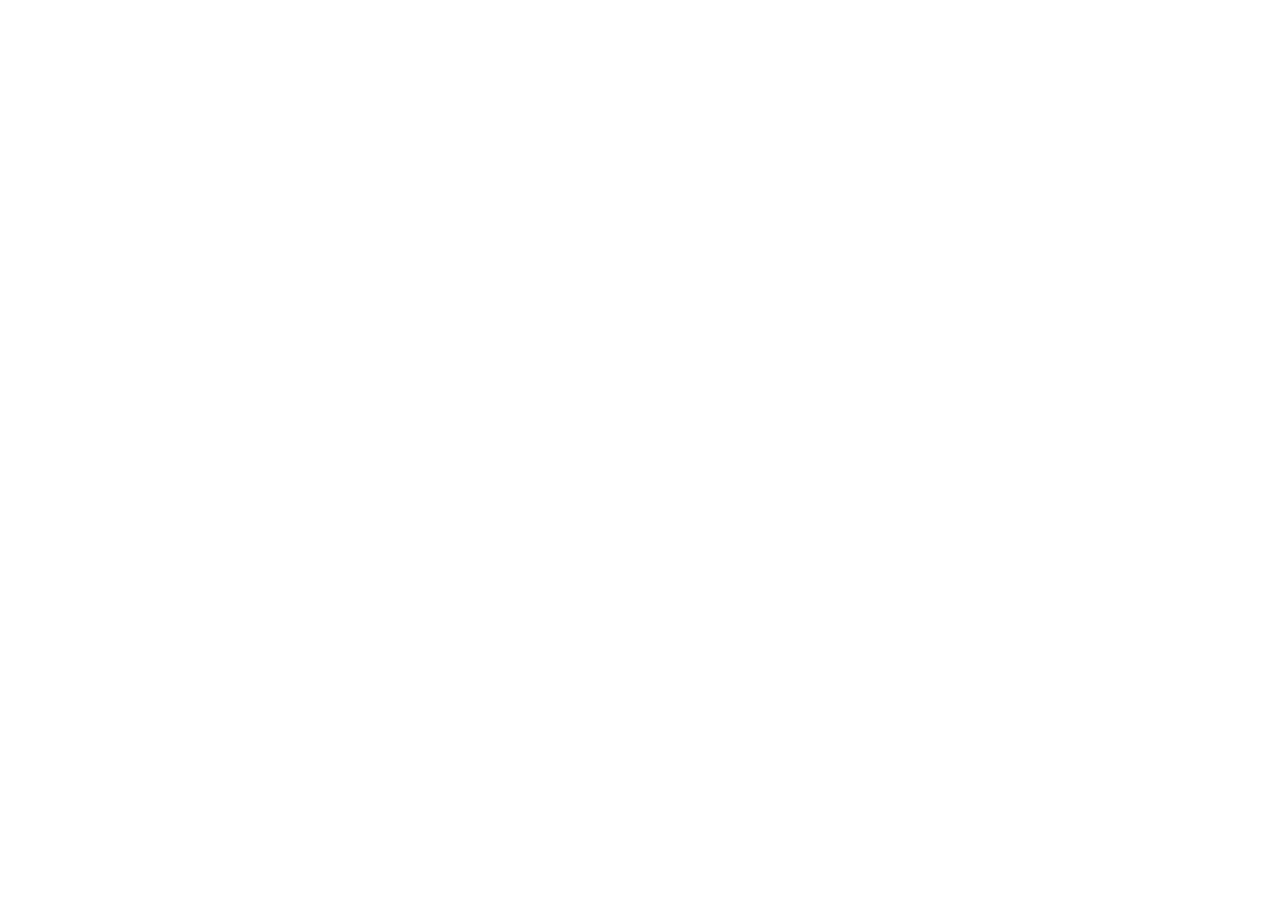
==== index.html @ 1d417b19 "index.htmlの追加 index.htmlのベースのみ製作しました" ====
<!DOCTYPE html>
<html lang="ja">
<head>
    <meta charset="UTF-8">
    <meta name="viewport" content="width=device-width, initial-scale=1.0">
    <title>【スピッツ】お気に入り曲Top3解説</title>
    <link rel="stylesheet" href="style.css">
</head>
<body>
    
</body>
</html>
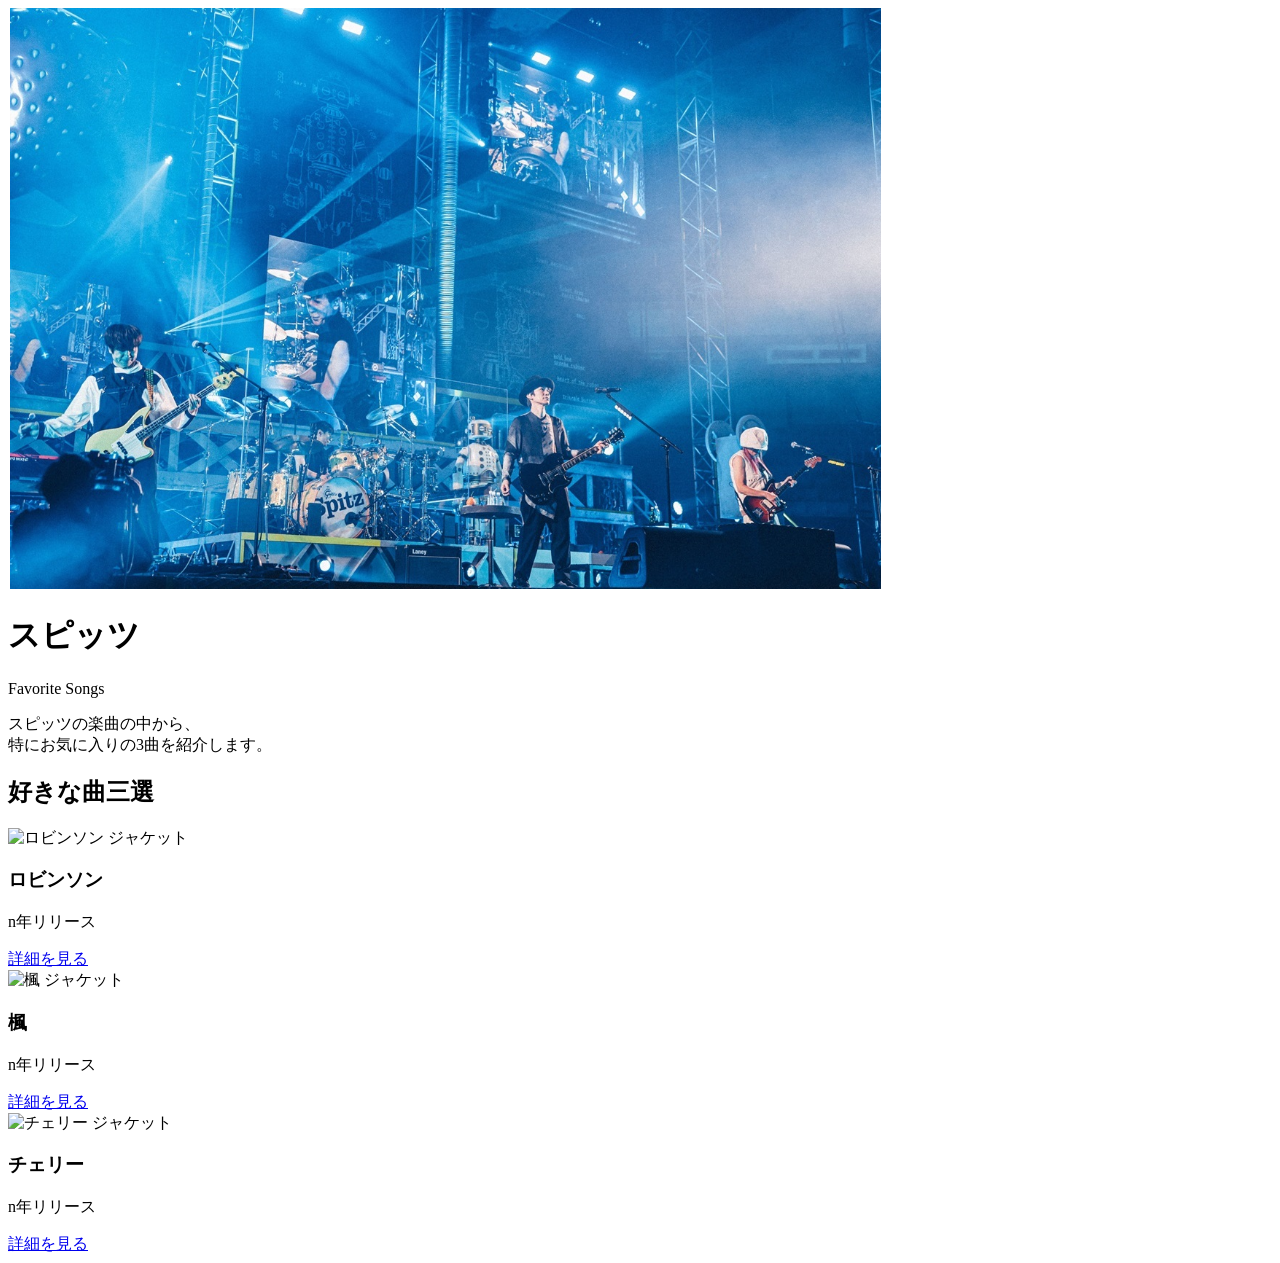
==== commit 4dd0ad0b: "index.htmlの作成 index.htmlのベースを作成した" ====
--- a/index.html
+++ b/index.html
@@ -7,6 +7,61 @@
     <link rel="stylesheet" href="style.css">
 </head>
 <body>
-    
+    <header>
+        
+    </header>
+    <div class="main-visual">
+        <img src="spitz_img.png" alt="スピッツ" class="bg-image">
+  
+        <div class="overlay-text">
+            <h1>スピッツ</h1>
+            <p class="subtitle">Favorite Songs</p>
+            <p class="description">スピッツの楽曲の中から、<br>特にお気に入りの3曲を紹介します。</p>
+        </div>
+    </div>
+
+    <section class="recommend-section">
+  <h2>好きな曲三選</h2>
+
+  <div class="card-container">
+
+    <div class="card">
+      <div class="card-img">
+        <img src="" alt="ロビンソン ジャケット">
+      </div>
+      <div class="card-info">
+        <h3>ロビンソン</h3>
+        <p class="release-year">n年リリース</p>
+        <a href="song1.html" class="detail-btn">詳細を見る</a>
+      </div>
+    </div>
+
+    <div class="card">
+      <div class="card-img">
+        <img src="" alt="楓 ジャケット">
+      </div>
+      <div class="card-info">
+        <h3>楓</h3>
+        <p class="release-year">n年リリース</p>
+        <a href="song2.html" class="detail-btn">詳細を見る</a>
+      </div>
+    </div>
+
+    <div class="card">
+      <div class="card-img">
+        <img src="" alt="チェリー ジャケット">
+      </div>
+      <div class="card-info">
+        <h3>チェリー</h3>
+        <p class="release-year">n年リリース</p>
+        <a href="song3.html" class="detail-btn">詳細を見る</a>
+      </div>
+    </div>
+
+  </div>
+</section>
+
+    </div>
+
 </body>
 </html>
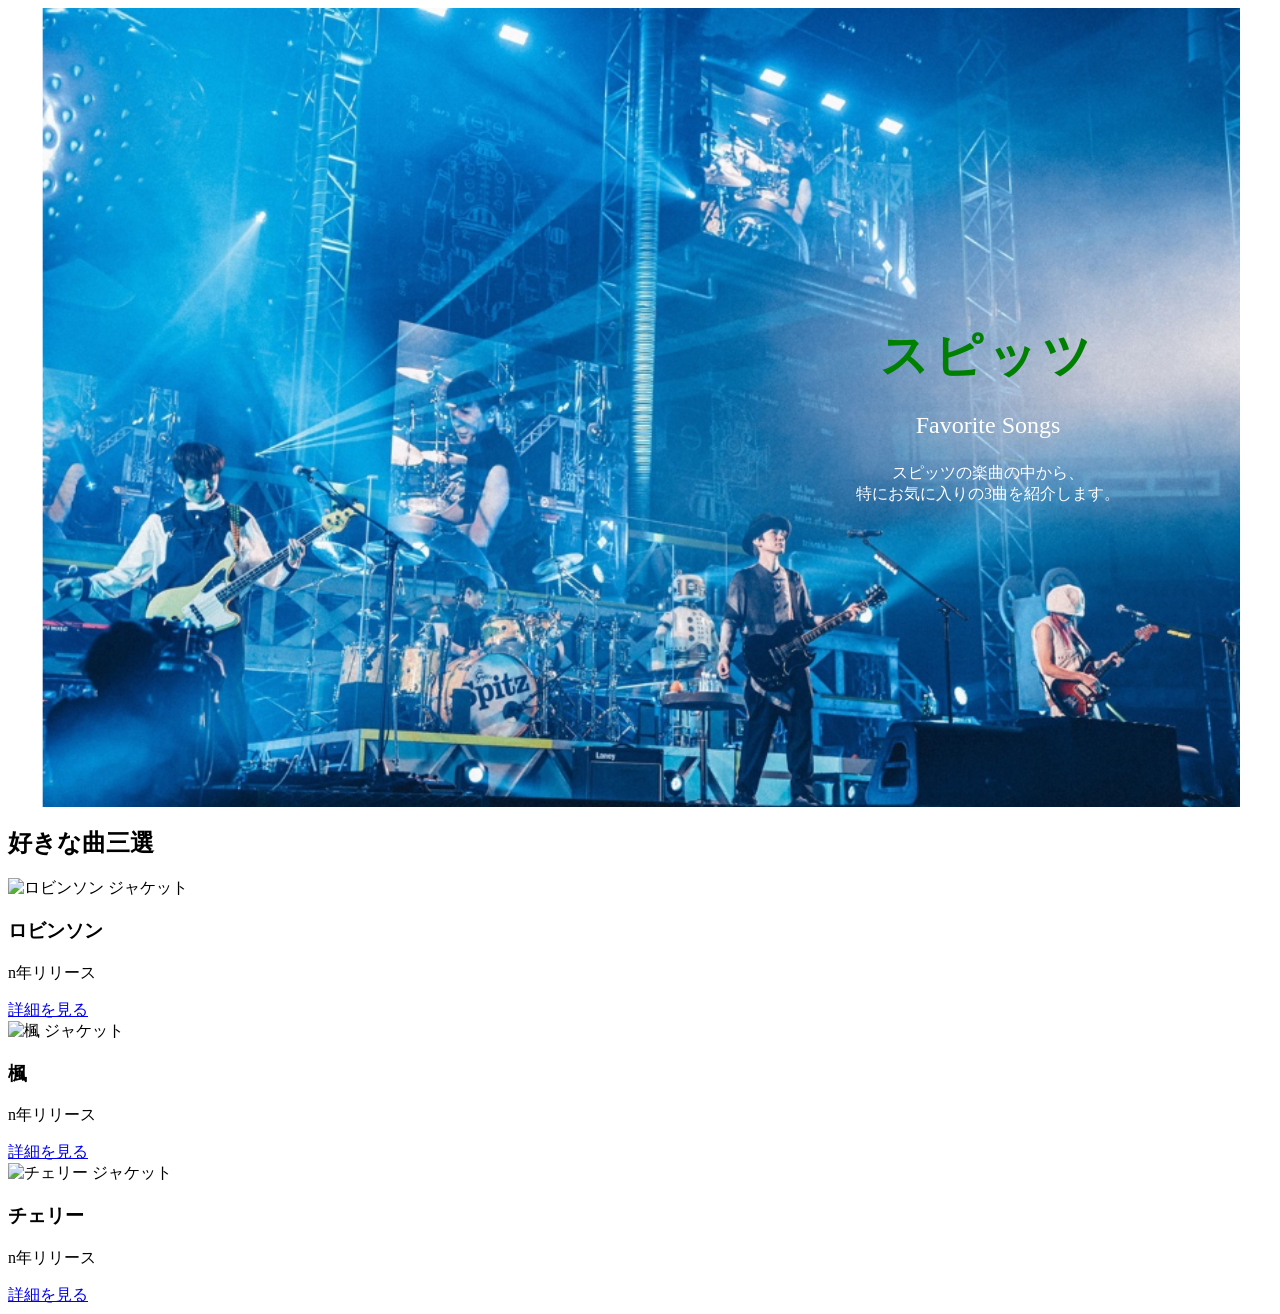
==== commit 66789c3b: "css編集 cssを編集し、画像の上にテキストを表示させた" ====
--- a/index.html
+++ b/index.html
@@ -4,7 +4,7 @@
     <meta charset="UTF-8">
     <meta name="viewport" content="width=device-width, initial-scale=1.0">
     <title>【スピッツ】お気に入り曲Top3解説</title>
-    <link rel="stylesheet" href="style.css">
+    <link rel="stylesheet" href="css/style.css">
 </head>
 <body>
     <header>
--- a/css/style.css
+++ b/css/style.css
@@ -0,0 +1,42 @@
+h1{
+    color: green;
+}
+
+/* 1. 画像とテキストを囲む親要素 */
+.main-visual {
+  position: relative; /* 子要素の配置の基準点にする */
+  width: 100%;
+  max-width: 1200px;  /* サイトの最大幅に合わせて調整 */
+  margin: 0 auto;
+  overflow: hidden;   /* 画像がはみ出さないようにする */
+}
+
+/* 2. 背景画像の設定 */
+.bg-image {
+  width: 100%;
+  height: auto;
+  display: block;    /* 画像の下にできる謎の隙間を消す */
+}
+
+/* 3. 画像の上に重ねるテキスト */
+.overlay-text {
+  position: absolute; /* 親要素を基準に絶対配置する */
+  top: 50%;           /* 上から50%の位置に配置 */
+  right: 10%;         /* 右から10%の位置に配置（画像に合わせて調整） */
+  transform: translateY(-50%); /* 縦方向の真ん中合わせ */
+  
+  color: #ffffff;     /* 文字色を白に */
+  text-align: center; /* テキストを中央揃えに */
+}
+
+/* 必要に応じてフォントサイズなどを調整 */
+.overlay-text h1 {
+  font-size: 3rem;
+  margin-bottom: 0.5rem;
+  letter-spacing: 0.1em;
+}
+
+.overlay-text .subtitle {
+  font-size: 1.5rem;
+  margin-bottom: 1.5rem;
+}
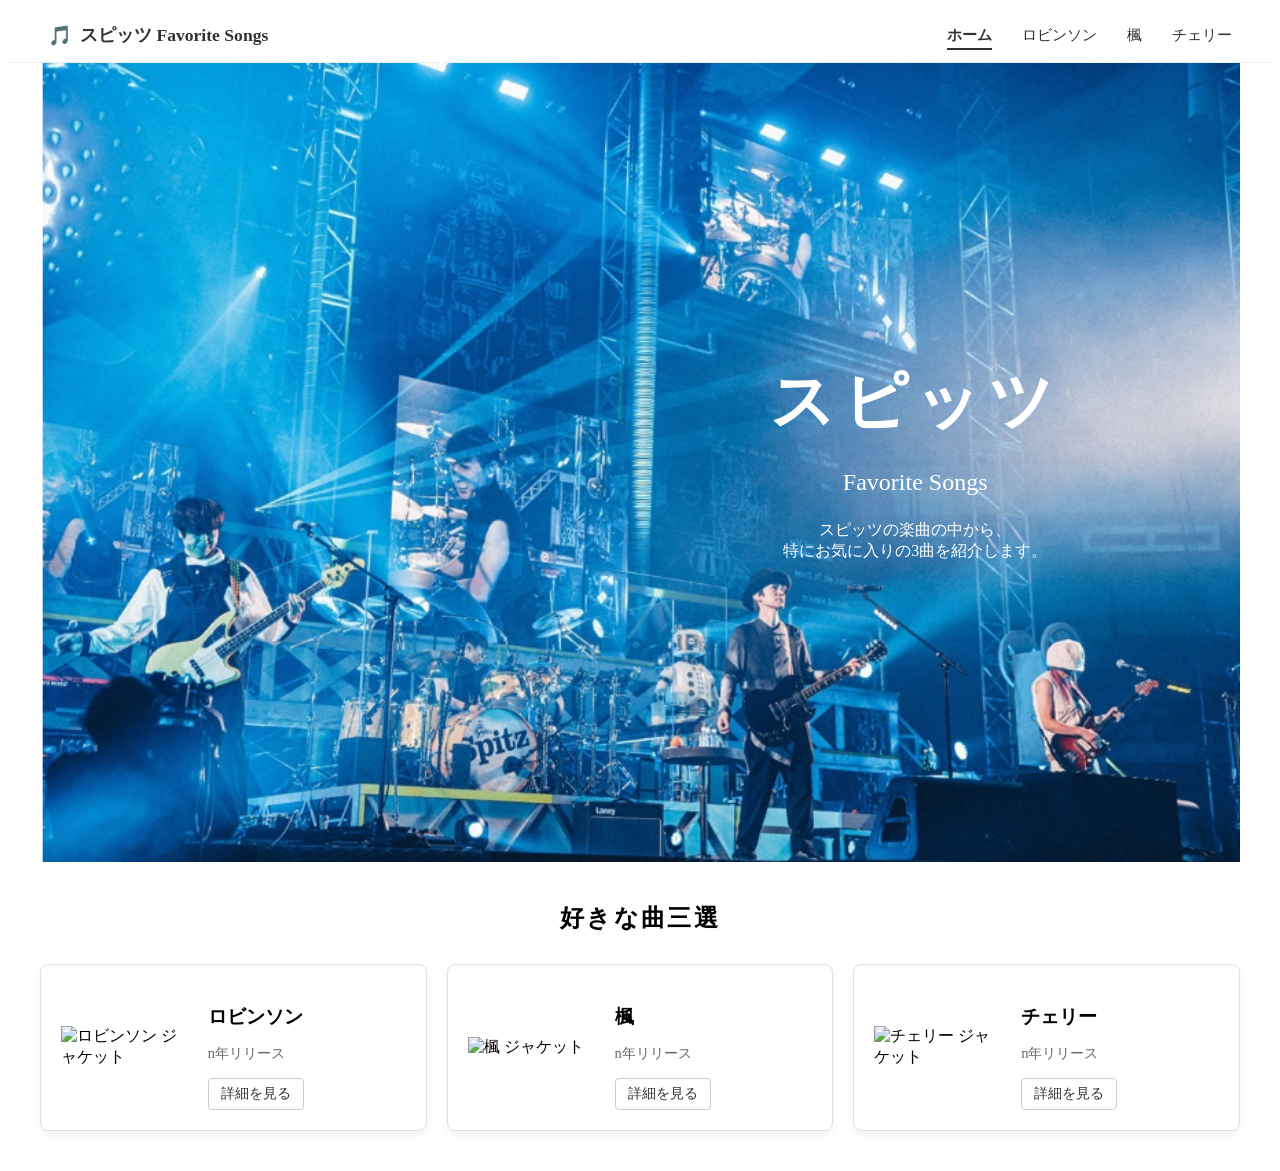
==== commit b99b39ca: "header作成 headerを作成した" ====
--- a/index.html
+++ b/index.html
@@ -7,9 +7,22 @@
     <link rel="stylesheet" href="css/style.css">
 </head>
 <body>
-    <header>
-        
-    </header>
+    <header class="site-header">
+        <div class="header-logo">
+            <a href="index.html">
+            <span class="icon">🎵</span> スピッツ Favorite Songs
+            </a>
+        </div>
+
+        <nav class="header-nav">
+            <ul>
+            <li class="active"><a href="index.html">ホーム</a></li>
+            <li><a href="song1.html">ロビンソン</a></li>
+            <li><a href="song2.html">楓</a></li>
+            <li><a href="song3.html">チェリー</a></li>
+            </ul>
+        </nav>
+</header>
     <div class="main-visual">
         <img src="spitz_img.png" alt="スピッツ" class="bg-image">
   
--- a/css/style.css
+++ b/css/style.css
@@ -2,7 +2,63 @@
     color: green;
 }
 
-/* 1. 画像とテキストを囲む親要素 */
+/* ヘッダー全体のスタイル */
+.site-header {
+  display: flex;
+  justify-content: space-between; /* ロゴとナビを左右の両端に分ける */
+  align-items: center;           /* 縦方向のセンター合わせ */
+  
+  padding: 15px 40px;            /* 上下と左右の余白 */
+  background-color: #ffffff;     /* 背景色は白 */
+  border-bottom: 1px solid #f0f0f0; /* 下部に薄い境界線を入れる */
+  
+  /* ページの一番上に固定したい場合は以下を追加（お好みで） */
+  /* position: sticky; top: 0; z-index: 100; */
+}
+
+/* ロゴ部分のスタイル */
+.header-logo a {
+  font-size: 1.1rem;
+  font-weight: bold;
+  color: #333333;
+  text-decoration: none;         /* リンクの下線を消す */
+  display: flex;
+  align-items: center;
+}
+
+.header-logo .icon {
+  margin-right: 8px;             /* アイコンと文字の間のすき間 */
+  font-size: 1.2rem;
+}
+
+/* ナビゲーション（メニュー）のスタイル */
+.header-nav ul {
+  display: flex;                 /* メニュー項目を横並びにする */
+  list-style: none;              /* 箇条書きの点を消す */
+  margin: 0;
+  padding: 0;
+  gap: 30px;                     /* メニュー項目同士のすき間 */
+}
+
+.header-nav a {
+  text-decoration: none;
+  color: #333333;
+  font-size: 0.95rem;
+  padding-bottom: 5px;           /* 下線との間に少し隙間を作る */
+  transition: color 0.3s ease;
+}
+
+/* マウスを乗せたとき（ホバー時）の動き */
+.header-nav a:hover {
+  color: #999999;                /* 文字色を少し薄くする */
+}
+
+/* 現在いるページのメニュー（アクティブ状態）のスタイル */
+.header-nav li.active a {
+  font-weight: bold;
+  border-bottom: 2px solid #333333; /* 文字の下に太めの線を引く */
+}
+
 .main-visual {
   position: relative; /* 子要素の配置の基準点にする */
   width: 100%;
@@ -21,8 +77,8 @@
 /* 3. 画像の上に重ねるテキスト */
 .overlay-text {
   position: absolute; /* 親要素を基準に絶対配置する */
-  top: 50%;           /* 上から50%の位置に配置 */
-  right: 10%;         /* 右から10%の位置に配置（画像に合わせて調整） */
+  top: 48%;           /* 上から50%の位置に配置 */
+  right: 15%;         /* 右から10%の位置に配置（画像に合わせて調整） */
   transform: translateY(-50%); /* 縦方向の真ん中合わせ */
   
   color: #ffffff;     /* 文字色を白に */
@@ -31,12 +87,94 @@
 
 /* 必要に応じてフォントサイズなどを調整 */
 .overlay-text h1 {
-  font-size: 3rem;
+  font-size: 4rem;
   margin-bottom: 0.5rem;
   letter-spacing: 0.1em;
+  color: #ffffff;
 }
 
 .overlay-text .subtitle {
   font-size: 1.5rem;
   margin-bottom: 1.5rem;
+}
+
+/* セクション全体の調整 */
+.recommend-section {
+  max-width: 1200px;
+  margin: 40px auto;
+  padding: 0 20px;
+}
+
+/* 見出し（中央揃え） */
+.recommend-section h2 {
+  text-align: center;
+  font-size: 1.5rem;
+  margin-bottom: 30px;
+  letter-spacing: 0.1em;
+}
+
+/* 3つのカードを横並びにする（親要素） */
+.card-container {
+  display: flex;
+  justify-content: space-between; /* 3つのカードを等間隔に配置 */
+  gap: 20px;                      /* カード同士のすき間 */
+}
+
+/* 楽曲カードの共通スタイル */
+.card {
+  display: flex;       /* カード内の「画像」と「情報」を横並びにする */
+  align-items: center; /* 縦方向を中央揃えにする */
+  flex: 1;             /* 3つのカードの幅を均等にする */
+  
+  background-color: #ffffff;
+  border: 1px solid #e0e0e0;
+  border-radius: 8px;  /* 角を少し丸める */
+  padding: 20px;
+  box-shadow: 0 4px 6px rgba(0, 0, 0, 0.05); /* 軽い影をつける */
+}
+
+/* カード内の画像エリア */
+.card-img {
+  width: 40%;          /* カード内における画像の幅 */
+  margin-right: 15px;  /* 画像と右側テキストのすき間 */
+}
+
+.card-img img {
+  width: 100%;
+  height: auto;
+  display: block;
+}
+
+/* カード内のテキスト情報エリア */
+.card-info {
+  width: 60%;
+}
+
+.card-info h3 {
+  font-size: 1.2rem;
+  margin-bottom: 5px;
+}
+
+.card-info .release-year {
+  font-size: 0.9rem;
+  color: #666666;
+  margin-bottom: 15px;
+}
+
+/* 「詳細を見る」ボタン */
+.detail-btn {
+  display: inline-block;
+  padding: 6px 12px;
+  border: 1px solid #cccccc;
+  border-radius: 4px;
+  text-decoration: none;
+  color: #333333;
+  font-size: 0.85rem;
+  transition: all 0.3s ease;
+}
+
+/* ボタンにマウスを乗せたときの動き */
+.detail-btn:hover {
+  background-color: #f5f5f5;
+  border-color: #999999;
 }
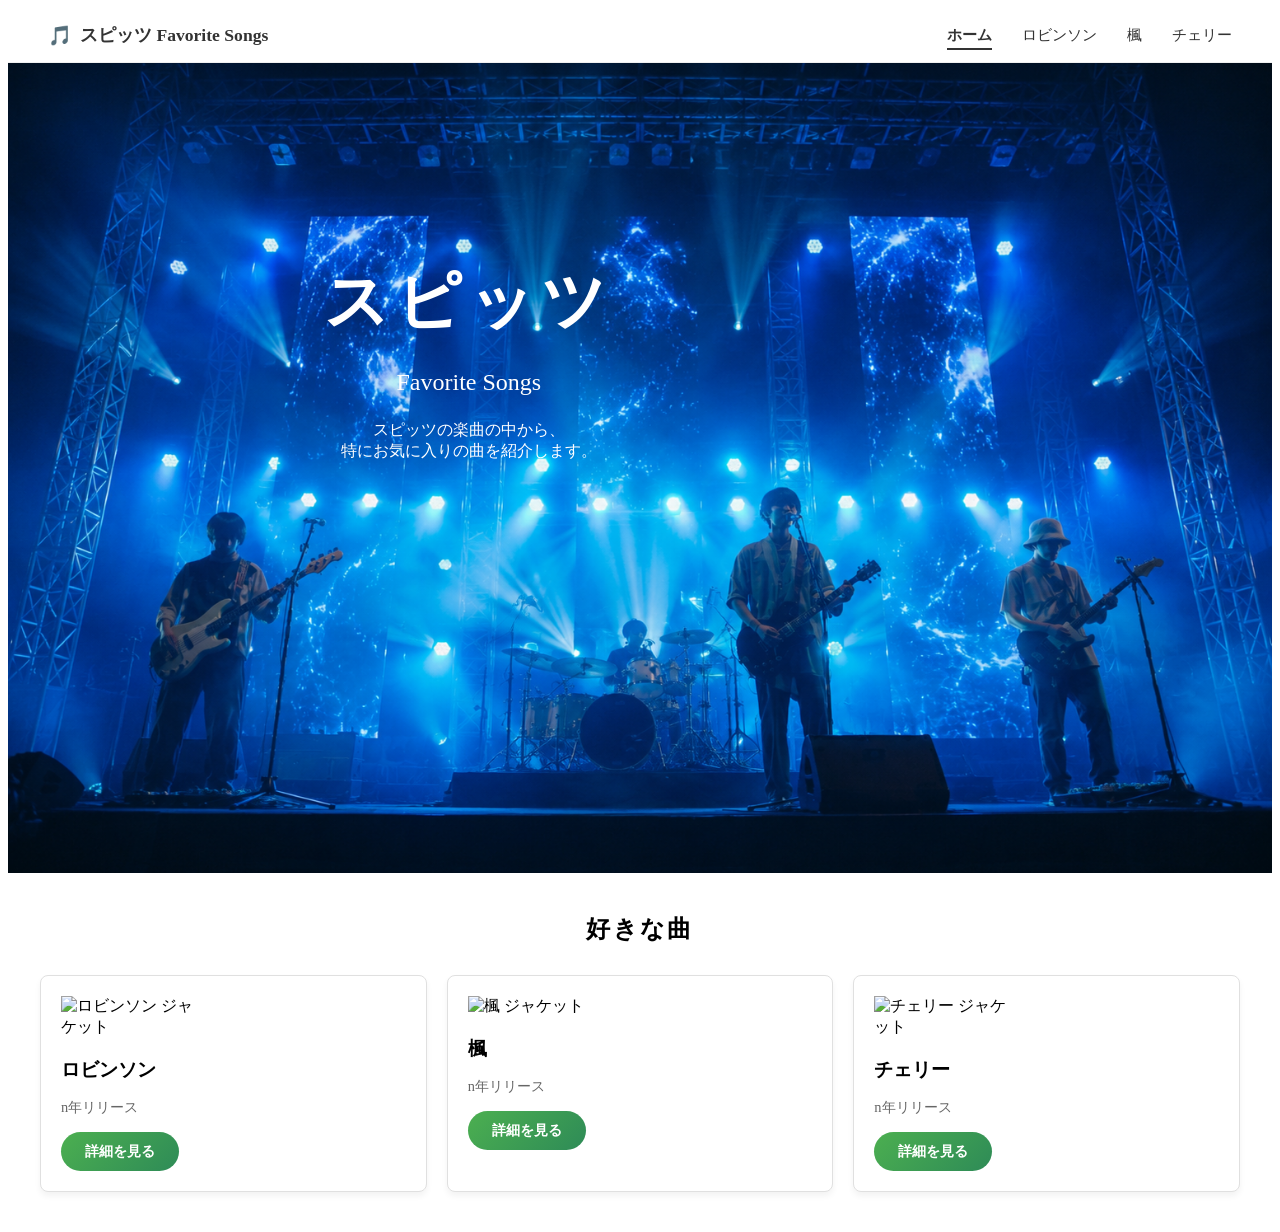
==== commit 6a57468c: "indexの修正 画像の変更とテキストの位置の変更" ====
--- a/index.html
+++ b/index.html
@@ -24,17 +24,17 @@
         </nav>
 </header>
     <div class="main-visual">
-        <img src="spitz_img.png" alt="スピッツ" class="bg-image">
+        <img src="live_img.png" alt="スピッツ" class="bg-image">
   
         <div class="overlay-text">
             <h1>スピッツ</h1>
             <p class="subtitle">Favorite Songs</p>
-            <p class="description">スピッツの楽曲の中から、<br>特にお気に入りの3曲を紹介します。</p>
+            <p class="description">スピッツの楽曲の中から、<br>特にお気に入りの曲を紹介します。</p>
         </div>
     </div>
 
     <section class="recommend-section">
-  <h2>好きな曲三選</h2>
+  <h2>好きな曲</h2>
 
   <div class="card-container">
 
--- a/css/style.css
+++ b/css/style.css
@@ -1,7 +1,3 @@
-h1{
-    color: green;
-}
-
 /* ヘッダー全体のスタイル */
 .site-header {
   display: flex;
@@ -12,8 +8,6 @@
   background-color: #ffffff;     /* 背景色は白 */
   border-bottom: 1px solid #f0f0f0; /* 下部に薄い境界線を入れる */
   
-  /* ページの一番上に固定したい場合は以下を追加（お好みで） */
-  /* position: sticky; top: 0; z-index: 100; */
 }
 
 /* ロゴ部分のスタイル */
@@ -62,23 +56,22 @@
 .main-visual {
   position: relative; /* 子要素の配置の基準点にする */
   width: 100%;
-  max-width: 1200px;  /* サイトの最大幅に合わせて調整 */
-  margin: 0 auto;
+  height: 90vh;
   overflow: hidden;   /* 画像がはみ出さないようにする */
 }
 
 /* 2. 背景画像の設定 */
 .bg-image {
   width: 100%;
-  height: auto;
-  display: block;    /* 画像の下にできる謎の隙間を消す */
+  height: 100%;
+  object-fit: cover;    /* 画像の下にできる謎の隙間を消す */
 }
 
 /* 3. 画像の上に重ねるテキスト */
 .overlay-text {
   position: absolute; /* 親要素を基準に絶対配置する */
-  top: 48%;           /* 上から50%の位置に配置 */
-  right: 15%;         /* 右から10%の位置に配置（画像に合わせて調整） */
+  top: 35%;           /* 上から50%の位置に配置 */
+  left: 25%;         /* 右から10%の位置に配置（画像に合わせて調整） */
   transform: translateY(-50%); /* 縦方向の真ん中合わせ */
   
   color: #ffffff;     /* 文字色を白に */
@@ -122,7 +115,7 @@
 
 /* 楽曲カードの共通スタイル */
 .card {
-  display: flex;       /* カード内の「画像」と「情報」を横並びにする */
+  display: block;       /* カード内の「画像」と「情報」を横並びにする */
   align-items: center; /* 縦方向を中央揃えにする */
   flex: 1;             /* 3つのカードの幅を均等にする */
   
@@ -131,8 +124,12 @@
   border-radius: 8px;  /* 角を少し丸める */
   padding: 20px;
   box-shadow: 0 4px 6px rgba(0, 0, 0, 0.05); /* 軽い影をつける */
+  transition: .3s;
 }
-
+.card:hover{
+    transform: translateY(-8px);
+    box-shadow:0 15px 30px rgba(0,0,0,.2);
+}
 /* カード内の画像エリア */
 .card-img {
   width: 40%;          /* カード内における画像の幅 */
@@ -164,17 +161,20 @@
 /* 「詳細を見る」ボタン */
 .detail-btn {
   display: inline-block;
-  padding: 6px 12px;
-  border: 1px solid #cccccc;
-  border-radius: 4px;
+  padding: 10px 24px;
+  background: linear-gradient(135deg, #4CAF50, #2E8B57);
+  color: white;
   text-decoration: none;
-  color: #333333;
-  font-size: 0.85rem;
+  border: none;
+  border-radius: 30px;
+  font-size: 0.9rem;
+  font-weight: bold;
   transition: all 0.3s ease;
 }
 
 /* ボタンにマウスを乗せたときの動き */
 .detail-btn:hover {
-  background-color: #f5f5f5;
-  border-color: #999999;
+background: linear-gradient(135deg, #2E8B57, #1F6F43);
+  transform: translateY(-2px);
+  box-shadow: 0 8px 16px rgba(0, 0, 0, 0.2);
 }
